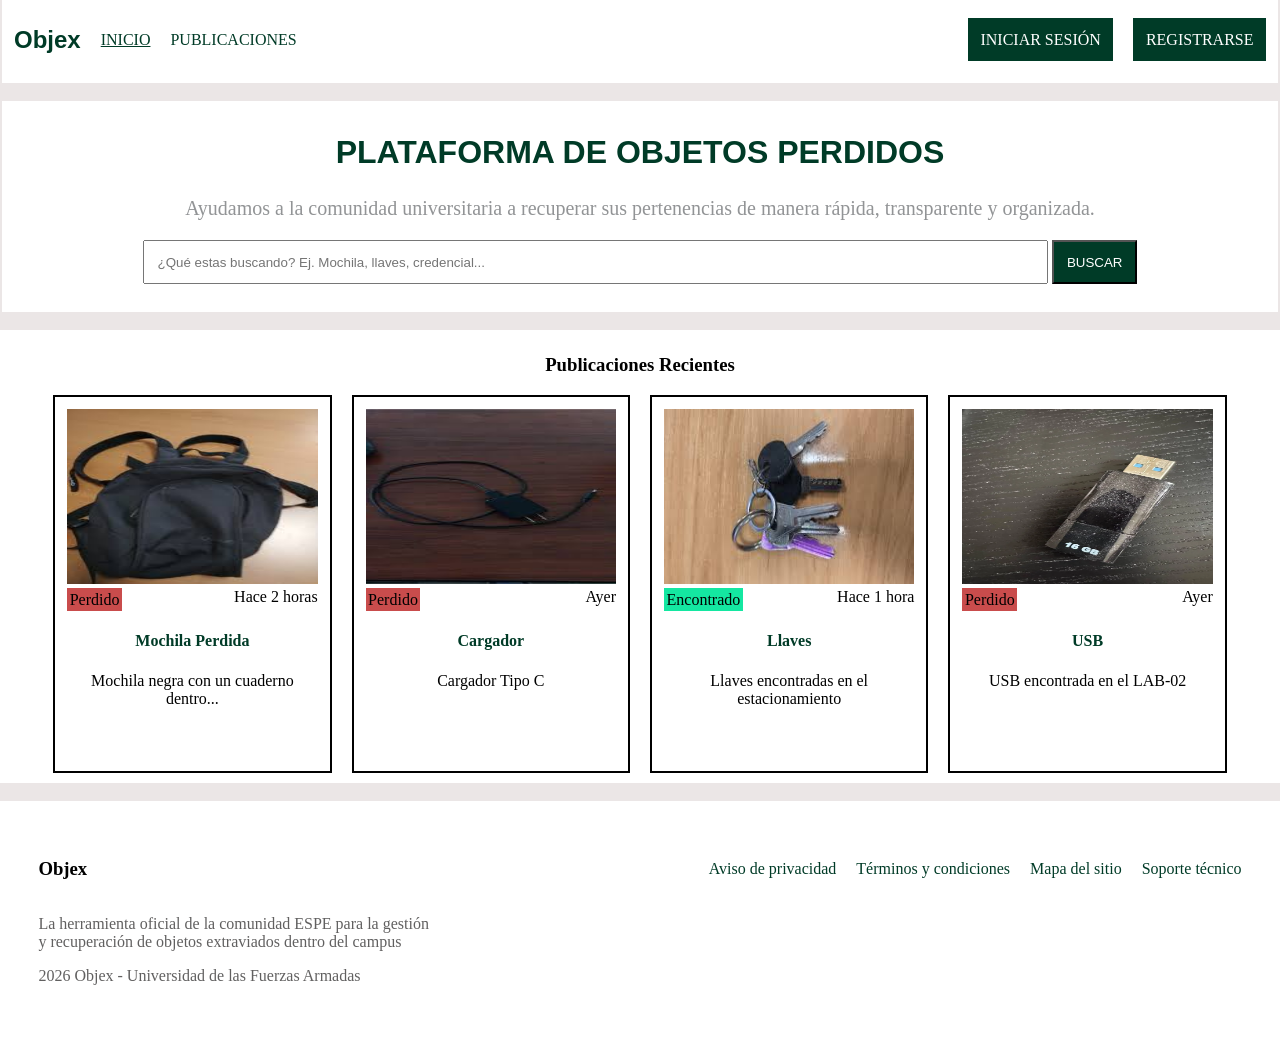
==== index.html @ 029d5329 "Dashboard finalizado" ====
<!DOCTYPE html>
<html lang="es">

<head>
    <meta charset="UTF-8">
    <title>Objex</title>
    <link rel="stylesheet" href="css/styles.css">
</head>

<body>
    <nav>
        <fieldset class="navegacion">
            <h1>Objex</h1>
            <a style="text-decoration:underline;">INICIO</a>
            <a href="pages/publicaciones.html">PUBLICACIONES</a>
            <a class="login" id="iniciar" href="pages/iniciar-sesion.html">INICIAR SESIÓN</a>
            <a id="registrar" href="pages/registrarse.html">REGISTRARSE</a>
        </fieldset>
    </nav>
    <br>
    <main>

        <fieldset class="generico">
            <h2>PLATAFORMA DE OBJETOS PERDIDOS</h2>
            <p style="font-size: 125%; color: rgb(146, 148, 150);">Ayudamos a la comunidad universitaria a recuperar sus
                pertenencias
                de manera rápida, transparente y organizada.
            </p>

            <form method="get">
                <input type="text" id="buscar" name="buscar"
                    placeholder="¿Qué estas buscando? Ej. Mochila, llaves, credencial..."
                    style="padding: 1%; width: 70%;">
                <button type="submit">BUSCAR</button>
            </form>
            <br>

        </fieldset>
    </main>

    <br>

    <section class="recientes">
        <fieldset style="text-align: left;" class="recientes">
            <h3 style="text-align: center;">Publicaciones Recientes</h3>
            <section class="contenedor">
                <section class="card">
                    <img src="src/img/mochila.jpeg" alt="Mochila" width="100%" height="50%">
                    <section class="texto">
                        <label class="perdido">Perdido</label>
                        <label class="fecha">Hace 2 horas</label>
                    </section>
                    <h4>Mochila Perdida</h4>
                    <p class="descripcion">Mochila negra con un cuaderno dentro...</p>
                </section>

                <section class="card">
                    <img src="src/img/cargador.jpeg" alt="Cargador" width="100%" height="50%">
                    <section class="texto">
                        <label class="perdido">Perdido</label>
                        <label class="fecha">Ayer</label>
                    </section>
                    <h4>Cargador</h4>
                    <p class="descripcion">Cargador Tipo C</p>
                </section>

                <section class="card">
                    <img src="src/img/llaves.jpeg" alt="llaves" width="100%" height="50%">
                    <section class="texto">
                        <label class="encontrado">Encontrado</label>
                        <label class="fecha">Hace 1 hora</label>
                    </section>
                    <h4>Llaves</h4>
                    <p class="descripcion">Llaves encontradas en el estacionamiento</p>
                </section>

                <section class="card">
                    <img src="src/img/usb.webp" alt="USB" width="100%" height="50%">
                    <section class="texto">
                        <label class="perdido">Perdido</label>
                        <label class="fecha">Ayer</label>
                    </section>
                    <h4>USB</h4>
                    <p class="descripcion">USB encontrada en el LAB-02</p>
                </section>
            </section>
        </fieldset>
    </section>

    <br>

    <footer>
        <section class="pie">
            <h3 style="display: inline-block;">Objex</h3>
            <a id="aviso">Aviso de privacidad</a>
            <a>Términos y condiciones</a>
            <a>Mapa del sitio</a>
            <a>Soporte técnico</a>
        </section>

        <p style="color: rgb(97, 96, 96);">La herramienta oficial de la comunidad ESPE para la gestión <br>y
            recuperación de objetos extraviados dentro del campus</p>
        <p style="color: rgb(97, 96, 96);">2026 Objex - Universidad de las Fuerzas Armadas</p>
    </footer>
</body>

</html>
---- css/styles.css ----
/* . = clase   # = id */

body{
    background-color: #EBE6E6;
    margin: 0;
}

.navegacion{
    background-color: white;
    border: 0;
    display: flex;
    align-items:center;
    gap: 20px;
}

a{
    text-decoration: none;
    color: #003B27;
}

h1{
    color: #003B27;
    font-family: sans-serif;
    font-size: 150%;
    display: inline-block;
}

h2{
    color: #003B27;
    font-family:sans-serif;
    font-size: 200%;
}

.login{
    margin-left: auto;
}

#iniciar, #registrar{
    background-color: #003B27;
    color: white;
    padding: 1%;
}

.generico{
    text-align: center;
    background-color: white;
    border: 0;
}

button{
    background-color: #003B27;
    color: white;
    padding: 1%;
}

.card{
    background-color: white;
    border: 2px solid black;
    width: 20%;
    
    padding: 12px;
    height: 350px;
    
}

.perdido{
    padding: 1%;
    background-color: rgb(201, 76, 76);
    color: black;
    width: auto;
}

.encontrado{
    padding: 1%;
    background-color: #14e7a1;
    color: black;
    width: auto;
}

.fecha{
    text-align: right;
}

.texto{
    display: flex;
    justify-content: space-between;
}

h4{
    color: #003B27;
    text-align: center;
}

.descripcion{
    text-align: center;
}

.recientes{
    background-color: white;
    border: 0;
}

.contenedor{
    display: flex;
    justify-content: center;
    gap: 20px;
    flex-wrap: wrap;
}

footer{
    background-color: white;
    padding: 3%;
}

.pie{
    display: flex;
    align-items: center;
    gap: 20px;
}

#aviso{
    margin-left: auto;
}
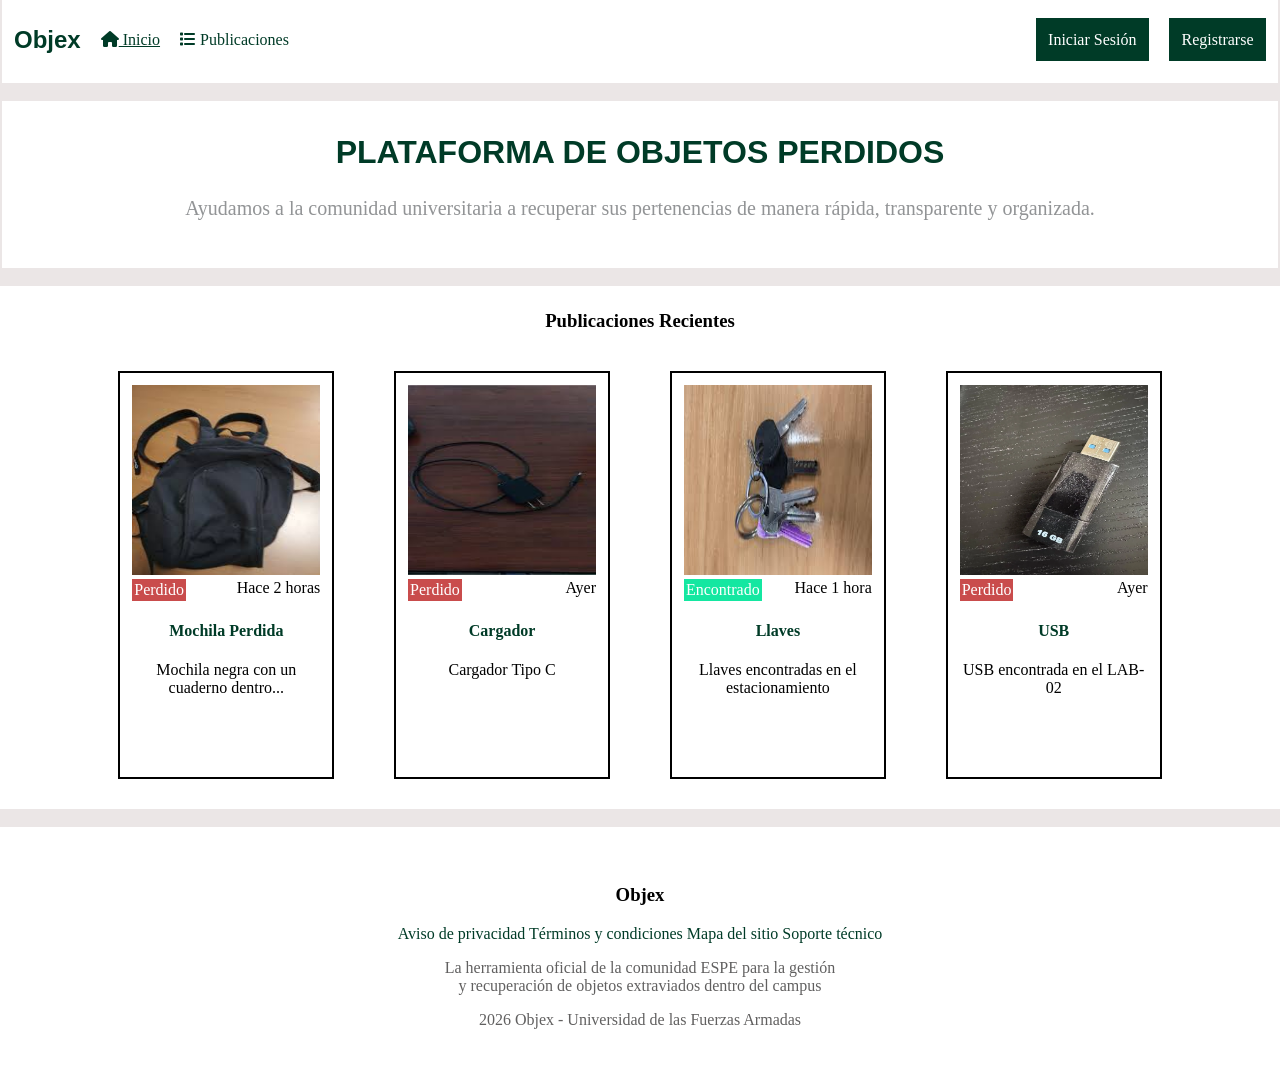
==== commit 9d707cc2: "Icons" ====
--- a/index.html
+++ b/index.html
@@ -5,18 +5,23 @@
     <meta charset="UTF-8">
     <title>Objex</title>
     <link rel="stylesheet" href="css/styles.css">
+    <link rel="icon" href="src/icons/lupa.png" type="image/x-icon"> 
+    <link rel="stylesheet" href="https://cdnjs.cloudflare.com/ajax/libs/font-awesome/6.5.0/css/all.min.css"> 
 </head>
 
 <body>
     <nav>
         <fieldset class="navegacion">
             <h1>Objex</h1>
-            <a style="text-decoration:underline;">INICIO</a>
-            <a href="pages/publicaciones.html">PUBLICACIONES</a>
-            <a class="login" id="iniciar" href="pages/iniciar-sesion.html">INICIAR SESIÓN</a>
-            <a id="registrar" href="pages/registrarse.html">REGISTRARSE</a>
+            
+            <a style="text-decoration:underline;" href="index.html"> <i class="fa-solid fa-house"></i> Inicio</a>
+            
+            <a href="pages/publicaciones/publicaciones.html"> <i class="fa-solid fa-list"></i> Publicaciones</a>
+            <a class="login" id="iniciar" href="pages/login/iniciar-sesion.html">Iniciar Sesión</a>
+            <a id="registrar" href="pages/login/registrarse.html">Registrarse</a>
         </fieldset>
     </nav>
+
     <br>
     <main>
 
@@ -26,13 +31,6 @@
                 pertenencias
                 de manera rápida, transparente y organizada.
             </p>
-
-            <form method="get">
-                <input type="text" id="buscar" name="buscar"
-                    placeholder="¿Qué estas buscando? Ej. Mochila, llaves, credencial..."
-                    style="padding: 1%; width: 70%;">
-                <button type="submit">BUSCAR</button>
-            </form>
             <br>
 
         </fieldset>
@@ -91,7 +89,7 @@
 
     <footer>
         <section class="pie">
-            <h3 style="display: inline-block;">Objex</h3>
+            <h3>Objex</h3>
             <a id="aviso">Aviso de privacidad</a>
             <a>Términos y condiciones</a>
             <a>Mapa del sitio</a>
--- a/css/styles.css
+++ b/css/styles.css
@@ -18,11 +18,18 @@
     color: #003B27;
 }
 
+button:hover{
+    font-size: 15px;
+}
+
+a:hover{
+    font-size: 20px;
+}
+
 h1{
     color: #003B27;
     font-family: sans-serif;
     font-size: 150%;
-    display: inline-block;
 }
 
 h2{
@@ -35,7 +42,11 @@
     margin-left: auto;
 }
 
-#iniciar, #registrar{
+.nombre{
+    margin-left: auto;
+}
+
+#iniciar, #registrar, #cerrar{
     background-color: #003B27;
     color: white;
     padding: 1%;
@@ -56,24 +67,24 @@
 .card{
     background-color: white;
     border: 2px solid black;
-    width: 20%;
-    
+    width: 15%;
+    margin: 20px;
     padding: 12px;
-    height: 350px;
+    height: 380px;
     
 }
 
 .perdido{
     padding: 1%;
     background-color: rgb(201, 76, 76);
-    color: black;
+    color: white;
     width: auto;
 }
 
 .encontrado{
     padding: 1%;
     background-color: #14e7a1;
-    color: black;
+    color: white;
     width: auto;
 }
 
@@ -113,11 +124,61 @@
 }
 
 .pie{
-    display: flex;
+    display: flexbox;
     align-items: center;
-    gap: 20px;
+    gap: 30px;
+    text-align: center;
 }
 
 #aviso{
     margin-left: auto;
+}
+
+#paginas{
+    text-align: center;
+    
+}
+
+#paginas a{
+    padding: 20px;
+}
+
+.contenedor-login{
+    display: flex;
+    justify-content: center;
+}
+
+.card-login{
+    background-color: white;
+    padding: 40px;
+    width: 400px;
+    text-align: center;
+}
+
+.card-login form{
+    display: flex;
+    flex-direction: column;
+    gap: 15px;
+}
+
+.card-login input{
+    padding: 12px;
+    border: 1px solid #ccc;
+}
+
+.card-login button{
+    background-color: #003B27;
+    color: white;
+    padding: 12px;
+}
+
+select{
+    padding: 12px;
+    border: 1px solid #ccc;
+}
+
+footer{
+    text-align: center;
+    display: flexbox;
+
 }
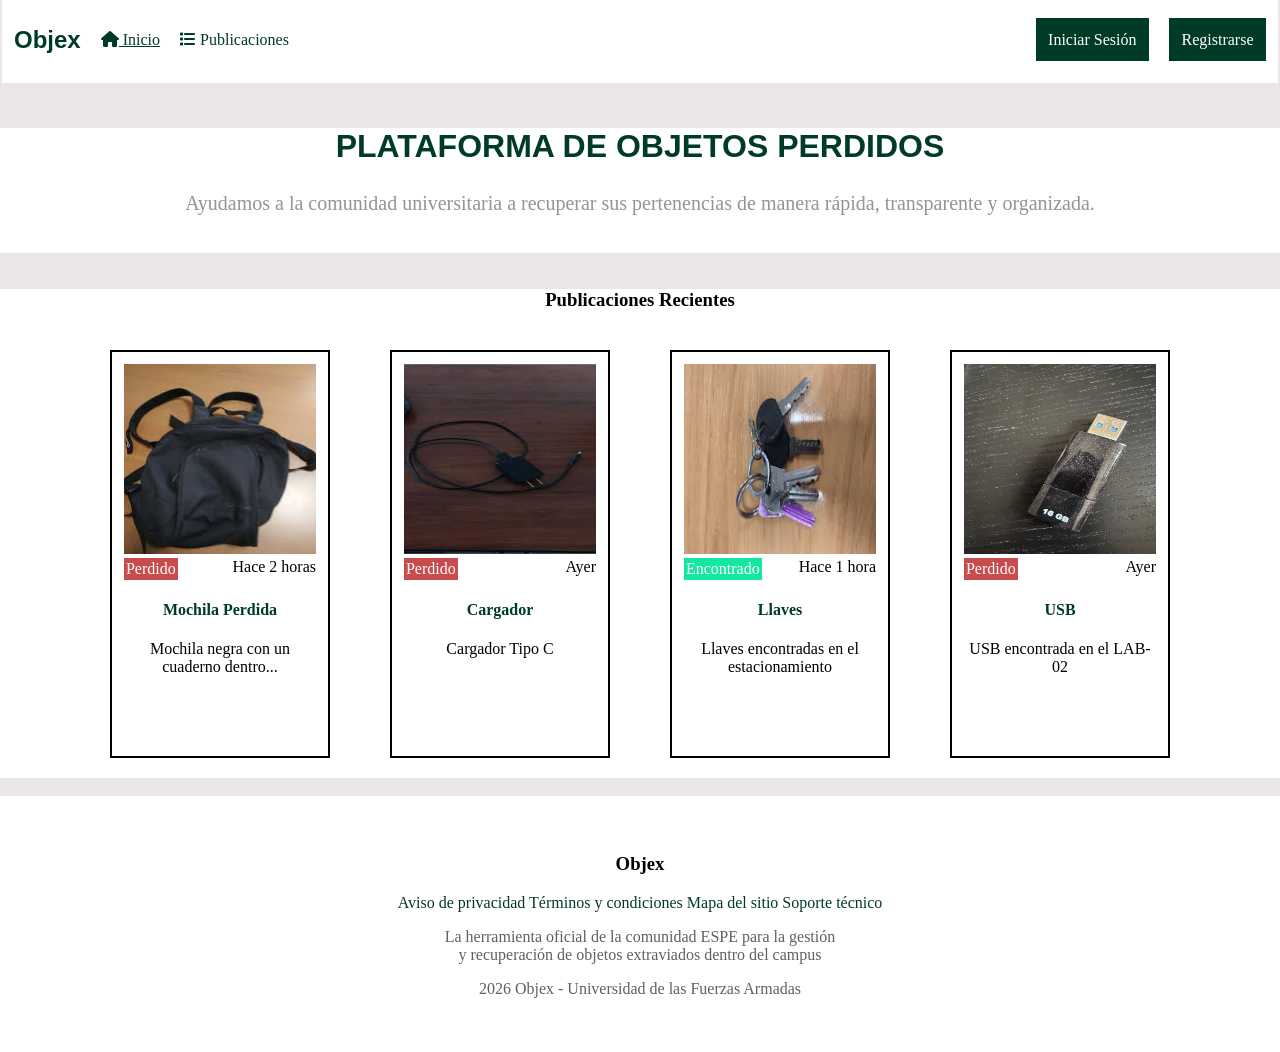
==== commit 333bfe1c: "Código semántico" ====
--- a/index.html
+++ b/index.html
@@ -5,101 +5,175 @@
     <meta charset="UTF-8">
     <title>Objex</title>
     <link rel="stylesheet" href="css/styles.css">
-    <link rel="icon" href="src/icons/lupa.png" type="image/x-icon"> 
-    <link rel="stylesheet" href="https://cdnjs.cloudflare.com/ajax/libs/font-awesome/6.5.0/css/all.min.css"> 
+    <link rel="icon" href="src/icons/lupa.png" type="image/x-icon">
+    <link rel="stylesheet" href="https://cdnjs.cloudflare.com/ajax/libs/font-awesome/6.5.0/css/all.min.css">
 </head>
 
 <body>
-    <nav>
-        <fieldset class="navegacion">
-            <h1>Objex</h1>
-            
-            <a style="text-decoration:underline;" href="index.html"> <i class="fa-solid fa-house"></i> Inicio</a>
-            
-            <a href="pages/publicaciones/publicaciones.html"> <i class="fa-solid fa-list"></i> Publicaciones</a>
-            <a class="login" id="iniciar" href="pages/login/iniciar-sesion.html">Iniciar Sesión</a>
-            <a id="registrar" href="pages/login/registrarse.html">Registrarse</a>
-        </fieldset>
-    </nav>
+    <header>
+        <nav>
+            <fieldset class="navegacion">
+                <h1>Objex</h1>
+
+                <a style="text-decoration: underline;" href="index.html">
+                    <i class="fa-solid fa-house"></i> Inicio
+                </a>
+
+                <a href="pages/publicaciones/publicaciones.html">
+                    <i class="fa-solid fa-list"></i> Publicaciones
+                </a>
+
+                <a class="login" id="iniciar"
+                    href="pages/login/iniciar-sesion.html">
+                    Iniciar Sesión
+                </a>
+
+                <a id="registrar"
+                    href="pages/login/registrarse.html">
+                    Registrarse
+                </a>
+            </fieldset>
+        </nav>
+    </header>
 
     <br>
+
     <main>
+        <section class="generico">
+            <h2>PLATAFORMA DE OBJETOS PERDIDOS</h2>
 
-        <fieldset class="generico">
-            <h2>PLATAFORMA DE OBJETOS PERDIDOS</h2>
-            <p style="font-size: 125%; color: rgb(146, 148, 150);">Ayudamos a la comunidad universitaria a recuperar sus
-                pertenencias
-                de manera rápida, transparente y organizada.
+            <p style="font-size: 125%; color: rgb(146, 148, 150);">
+                Ayudamos a la comunidad universitaria a recuperar sus
+                pertenencias de manera rápida, transparente y organizada.
             </p>
+
             <br>
 
-        </fieldset>
+        </section>
+
+        <br>
+
+        <section class="recientes">
+            <section style="text-align: left;" class="recientes">
+                <h3 style="text-align: center;">
+                    Publicaciones Recientes
+                </h3>
+
+                <section class="contenedor">
+                    <article class="card">
+                        <img src="src/img/mochila.jpeg"
+                            alt="Mochila"
+                            width="100%"
+                            height="50%">
+
+                        <section class="texto">
+                            <label class="perdido">Perdido</label>
+                            <label class="fecha">Hace 2 horas</label>
+                        </section>
+
+                        <h4>Mochila Perdida</h4>
+
+                        <p class="descripcion">
+                            Mochila negra con un cuaderno dentro...
+                        </p>
+
+                    </article>
+
+                    <article class="card">
+
+                        <img src="src/img/cargador.jpeg"
+                            alt="Cargador"
+                            width="100%"
+                            height="50%">
+
+                        <section class="texto">
+                            <label class="perdido">Perdido</label>
+                            <label class="fecha">Ayer</label>
+                        </section>
+
+                        <h4>Cargador</h4>
+
+                        <p class="descripcion">
+                            Cargador Tipo C
+                        </p>
+
+                    </article>
+
+                    <article class="card">
+
+                        <img src="src/img/llaves.jpeg"
+                            alt="Llaves"
+                            width="100%"
+                            height="50%">
+
+                        <section class="texto">
+                            <label class="encontrado">Encontrado</label>
+                            <label class="fecha">Hace 1 hora</label>
+                        </section>
+
+                        <h4>Llaves</h4>
+
+                        <p class="descripcion">
+                            Llaves encontradas en el estacionamiento
+                        </p>
+
+                    </article>
+
+                    <article class="card">
+
+                        <img src="src/img/usb.webp"
+                            alt="USB"
+                            width="100%"
+                            height="50%">
+
+                        <section class="texto">
+                            <label class="perdido">Perdido</label>
+                            <label class="fecha">Ayer</label>
+                        </section>
+
+                        <h4>USB</h4>
+
+                        <p class="descripcion">
+                            USB encontrada en el LAB-02
+                        </p>
+
+                    </article>
+
+                </section>
+
+            </section>
+
+        </section>
+
     </main>
 
     <br>
 
-    <section class="recientes">
-        <fieldset style="text-align: left;" class="recientes">
-            <h3 style="text-align: center;">Publicaciones Recientes</h3>
-            <section class="contenedor">
-                <section class="card">
-                    <img src="src/img/mochila.jpeg" alt="Mochila" width="100%" height="50%">
-                    <section class="texto">
-                        <label class="perdido">Perdido</label>
-                        <label class="fecha">Hace 2 horas</label>
-                    </section>
-                    <h4>Mochila Perdida</h4>
-                    <p class="descripcion">Mochila negra con un cuaderno dentro...</p>
-                </section>
+    <footer>
 
-                <section class="card">
-                    <img src="src/img/cargador.jpeg" alt="Cargador" width="100%" height="50%">
-                    <section class="texto">
-                        <label class="perdido">Perdido</label>
-                        <label class="fecha">Ayer</label>
-                    </section>
-                    <h4>Cargador</h4>
-                    <p class="descripcion">Cargador Tipo C</p>
-                </section>
+        <section class="pie">
 
-                <section class="card">
-                    <img src="src/img/llaves.jpeg" alt="llaves" width="100%" height="50%">
-                    <section class="texto">
-                        <label class="encontrado">Encontrado</label>
-                        <label class="fecha">Hace 1 hora</label>
-                    </section>
-                    <h4>Llaves</h4>
-                    <p class="descripcion">Llaves encontradas en el estacionamiento</p>
-                </section>
+            <h3>Objex</h3>
 
-                <section class="card">
-                    <img src="src/img/usb.webp" alt="USB" width="100%" height="50%">
-                    <section class="texto">
-                        <label class="perdido">Perdido</label>
-                        <label class="fecha">Ayer</label>
-                    </section>
-                    <h4>USB</h4>
-                    <p class="descripcion">USB encontrada en el LAB-02</p>
-                </section>
-            </section>
-        </fieldset>
-    </section>
-
-    <br>
-
-    <footer>
-        <section class="pie">
-            <h3>Objex</h3>
             <a id="aviso">Aviso de privacidad</a>
             <a>Términos y condiciones</a>
             <a>Mapa del sitio</a>
             <a>Soporte técnico</a>
+
         </section>
 
-        <p style="color: rgb(97, 96, 96);">La herramienta oficial de la comunidad ESPE para la gestión <br>y
-            recuperación de objetos extraviados dentro del campus</p>
-        <p style="color: rgb(97, 96, 96);">2026 Objex - Universidad de las Fuerzas Armadas</p>
+        <p style="color: rgb(97, 96, 96);">
+            La herramienta oficial de la comunidad ESPE para la gestión
+            <br>
+            y recuperación de objetos extraviados dentro del campus
+        </p>
+
+        <p style="color: rgb(97, 96, 96);">
+            2026 Objex - Universidad de las Fuerzas Armadas
+        </p>
+
     </footer>
+
 </body>
 
 </html>
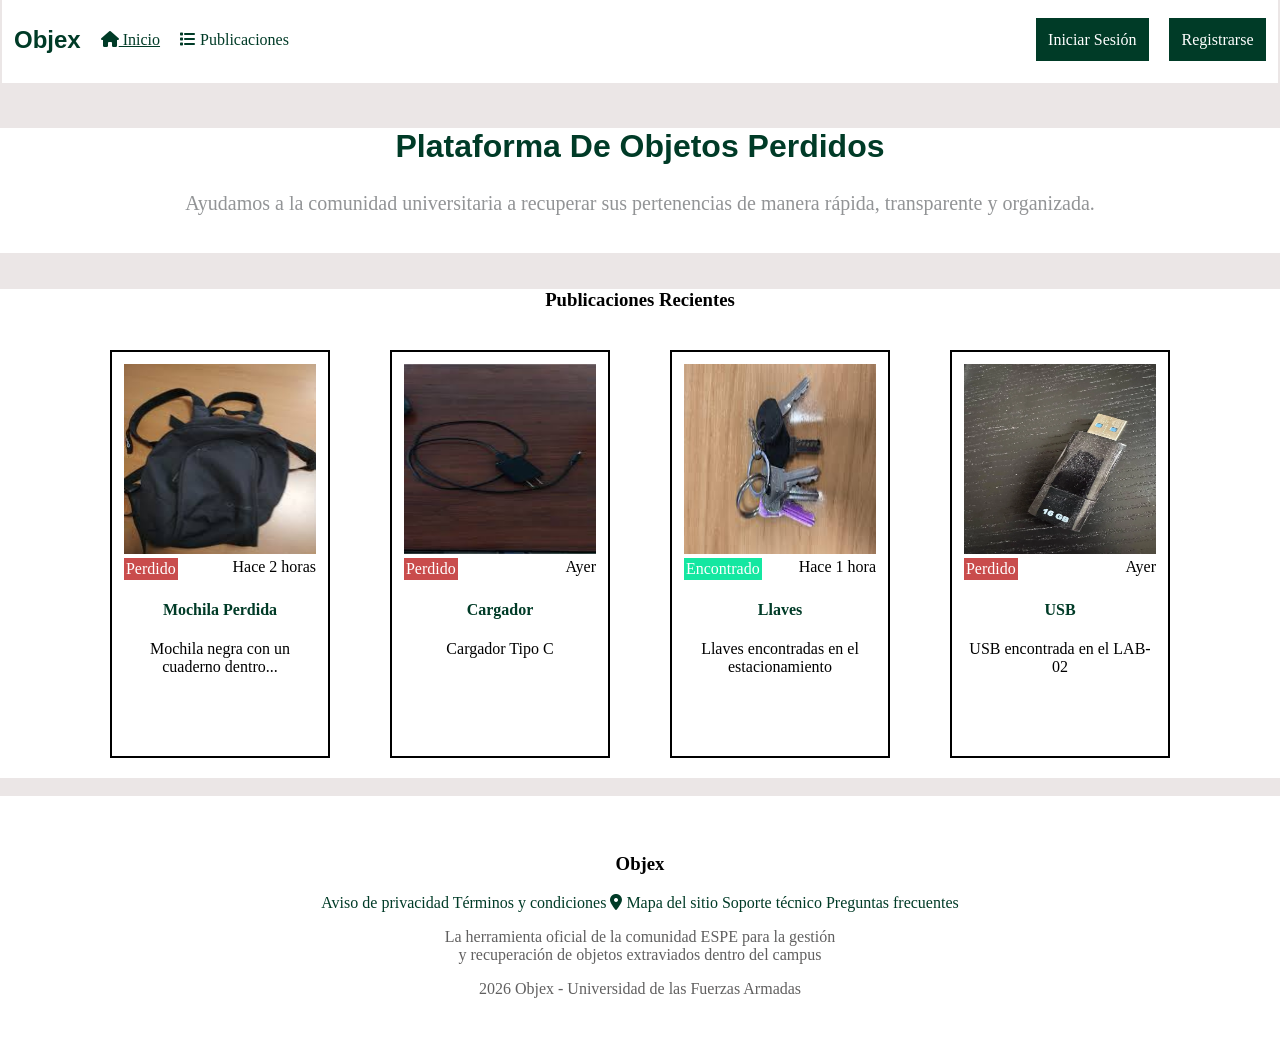
==== commit b677de0c: "meter_progress_preguntas-frecuentes" ====
--- a/index.html
+++ b/index.html
@@ -11,36 +11,30 @@
 
 <body>
     <header>
-        <nav>
+        <nav id="menu">
             <fieldset class="navegacion">
                 <h1>Objex</h1>
 
-                <a style="text-decoration: underline;" href="index.html">
-                    <i class="fa-solid fa-house"></i> Inicio
-                </a>
+                <a style="text-decoration: underline;" href="index.html"><i class="fa-solid fa-house"></i> Inicio</a>
 
-                <a href="pages/publicaciones/publicaciones.html">
-                    <i class="fa-solid fa-list"></i> Publicaciones
-                </a>
+                <a href="pages/publicaciones/publicaciones.html"><i class="fa-solid fa-list"></i> Publicaciones</a>
 
-                <a class="login" id="iniciar"
-                    href="pages/login/iniciar-sesion.html">
-                    Iniciar Sesión
-                </a>
+                <a class="login" id="iniciar" href="pages/login/iniciar-sesion.html"> Iniciar Sesión</a>
 
-                <a id="registrar"
-                    href="pages/login/registrarse.html">
-                    Registrarse
-                </a>
+                <a id="registrar" href="pages/login/registrarse.html"> Registrarse</a>
             </fieldset>
         </nav>
     </header>
+
+    <script>
+        
+    </script>
 
     <br>
 
     <main>
         <section class="generico">
-            <h2>PLATAFORMA DE OBJETOS PERDIDOS</h2>
+            <h2>Plataforma De Objetos Perdidos</h2>
 
             <p style="font-size: 125%; color: rgb(146, 148, 150);">
                 Ayudamos a la comunidad universitaria a recuperar sus
@@ -149,31 +143,20 @@
 
     <br>
 
-    <footer>
-
+     <footer>
         <section class="pie">
-
             <h3>Objex</h3>
-
             <a id="aviso">Aviso de privacidad</a>
             <a>Términos y condiciones</a>
-            <a>Mapa del sitio</a>
+            <a href="https://www.google.com/maps/place/Universidad+de+las+Fuerzas+Armadas+-+ESPE+-+Santo+Domingo/@-0.4127086,-79.3189988,16z/data=!4m10!1m2!2m1!1sUNIVERSIDAD+DE+LAS+FUERZAS+ARMADAS+ESPE!3m6!1s0x91d53237044f39bb:0x24ed753bfe34c98b!8m2!3d-0.4127086!4d-79.3094716![base64]!16s%2Fg%2F11f11shpmz?entry=ttu&g_ep=EgoyMDI2MDUxNy4wIKXMDSoASAFQAw%3D%3D" target="_blank"> <i class="fa-solid fa-location-dot"> </i> Mapa del sitio</a>
             <a>Soporte técnico</a>
-
+            <a href="pages/extras/preguntas-frecuentes.html">Preguntas frecuentes</a>
         </section>
 
-        <p style="color: rgb(97, 96, 96);">
-            La herramienta oficial de la comunidad ESPE para la gestión
-            <br>
-            y recuperación de objetos extraviados dentro del campus
-        </p>
+        <p style="color: rgb(97, 96, 96);">La herramienta oficial de la comunidad ESPE para la gestión<br>y recuperación de objetos extraviados dentro del campus</p>
 
-        <p style="color: rgb(97, 96, 96);">
-            2026 Objex - Universidad de las Fuerzas Armadas
-        </p>
-
+        <p style="color: rgb(97, 96, 96);">2026 Objex - Universidad de las Fuerzas Armadas</p>
     </footer>
-
 </body>
 
 </html>
--- a/css/styles.css
+++ b/css/styles.css
@@ -181,4 +181,8 @@
     text-align: center;
     display: flexbox;
 
+}
+
+details{
+    padding: 1%;
 }
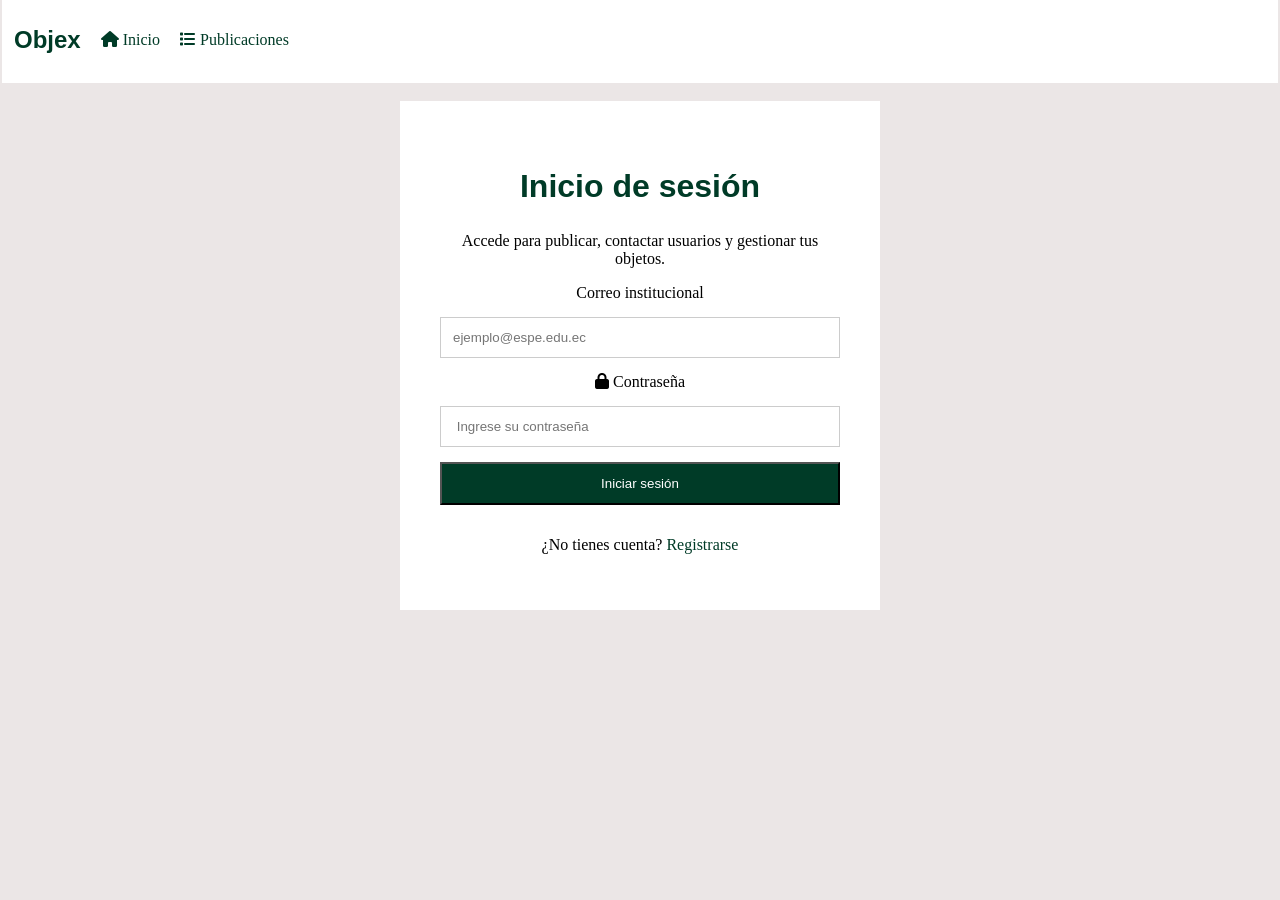
==== commit cb3208af: "Perdon JavaScript" ====
--- a/index.html
+++ b/index.html
@@ -2,161 +2,72 @@
 <html lang="es">
 
 <head>
+
+    <title>Objex - Iniciar Sesión</title>
     <meta charset="UTF-8">
-    <title>Objex</title>
-    <link rel="stylesheet" href="css/styles.css">
-    <link rel="icon" href="src/icons/lupa.png" type="image/x-icon">
-    <link rel="stylesheet" href="https://cdnjs.cloudflare.com/ajax/libs/font-awesome/6.5.0/css/all.min.css">
+
+    <link href="css/styles.css" rel="stylesheet">
+
+    <link rel="icon"
+        href="src/icons/lupa.png"
+        type="image/x-icon">
+
+    <link rel="stylesheet"
+        href="https://cdnjs.cloudflare.com/ajax/libs/font-awesome/6.5.0/css/all.min.css">
+
 </head>
 
 <body>
     <header>
-        <nav id="menu">
+        <nav>
             <fieldset class="navegacion">
+
                 <h1>Objex</h1>
+                <a href="#" style="cursor: default; pointer-events: none;"> <i class="fa-solid fa-house"></i> Inicio</a>
+                <a href="#" style="cursor: default; pointer-events: none;"><i class="fa-solid fa-list"></i> Publicaciones</a>
 
-                <a style="text-decoration: underline;" href="index.html"><i class="fa-solid fa-house"></i> Inicio</a>
-
-                <a href="pages/publicaciones/publicaciones.html"><i class="fa-solid fa-list"></i> Publicaciones</a>
-
-                <a class="login" id="iniciar" href="pages/login/iniciar-sesion.html"> Iniciar Sesión</a>
-
-                <a id="registrar" href="pages/login/registrarse.html"> Registrarse</a>
             </fieldset>
         </nav>
     </header>
 
-    <script>
-        
-    </script>
-
     <br>
 
     <main>
-        <section class="generico">
-            <h2>Plataforma De Objetos Perdidos</h2>
 
-            <p style="font-size: 125%; color: rgb(146, 148, 150);">
-                Ayudamos a la comunidad universitaria a recuperar sus
-                pertenencias de manera rápida, transparente y organizada.
-            </p>
+        <section class="contenedor-login">
+            <section class="card-login">
+                <h2>Inicio de sesión</h2>
+                <p>
+                    Accede para publicar, contactar usuarios
+                    y gestionar tus objetos.
+                </p>
 
-            <br>
+                <form method="post" action="pages/inicio/inicio.html">
 
+                    <label for="correo">Correo institucional</label>
+
+                    <input type="email"
+                        id="correo"
+                        name="correo"
+                        placeholder="ejemplo@espe.edu.ec">
+
+                    <label for="contrasena"> <i class="fa-solid fa-lock"></i>  Contraseña</label>
+
+                    <input type="password" id="contrasena" name="contrasena" placeholder=" Ingrese su contraseña" minlength="8" maxlength="16">
+
+                    <button type="submit">Iniciar sesión</button>
+
+                    <p class="registro-texto">
+                        ¿No tienes cuenta?
+
+                        <a href="pages/login/registrarse.html"> Registrarse</a>
+
+                    </p>
+
+                </form>
+            </section>
         </section>
-
-        <br>
-
-        <section class="recientes">
-            <section style="text-align: left;" class="recientes">
-                <h3 style="text-align: center;">
-                    Publicaciones Recientes
-                </h3>
-
-                <section class="contenedor">
-                    <article class="card">
-                        <img src="src/img/mochila.jpeg"
-                            alt="Mochila"
-                            width="100%"
-                            height="50%">
-
-                        <section class="texto">
-                            <label class="perdido">Perdido</label>
-                            <label class="fecha">Hace 2 horas</label>
-                        </section>
-
-                        <h4>Mochila Perdida</h4>
-
-                        <p class="descripcion">
-                            Mochila negra con un cuaderno dentro...
-                        </p>
-
-                    </article>
-
-                    <article class="card">
-
-                        <img src="src/img/cargador.jpeg"
-                            alt="Cargador"
-                            width="100%"
-                            height="50%">
-
-                        <section class="texto">
-                            <label class="perdido">Perdido</label>
-                            <label class="fecha">Ayer</label>
-                        </section>
-
-                        <h4>Cargador</h4>
-
-                        <p class="descripcion">
-                            Cargador Tipo C
-                        </p>
-
-                    </article>
-
-                    <article class="card">
-
-                        <img src="src/img/llaves.jpeg"
-                            alt="Llaves"
-                            width="100%"
-                            height="50%">
-
-                        <section class="texto">
-                            <label class="encontrado">Encontrado</label>
-                            <label class="fecha">Hace 1 hora</label>
-                        </section>
-
-                        <h4>Llaves</h4>
-
-                        <p class="descripcion">
-                            Llaves encontradas en el estacionamiento
-                        </p>
-
-                    </article>
-
-                    <article class="card">
-
-                        <img src="src/img/usb.webp"
-                            alt="USB"
-                            width="100%"
-                            height="50%">
-
-                        <section class="texto">
-                            <label class="perdido">Perdido</label>
-                            <label class="fecha">Ayer</label>
-                        </section>
-
-                        <h4>USB</h4>
-
-                        <p class="descripcion">
-                            USB encontrada en el LAB-02
-                        </p>
-
-                    </article>
-
-                </section>
-
-            </section>
-
-        </section>
-
     </main>
-
-    <br>
-
-     <footer>
-        <section class="pie">
-            <h3>Objex</h3>
-            <a id="aviso">Aviso de privacidad</a>
-            <a>Términos y condiciones</a>
-            <a href="https://www.google.com/maps/place/Universidad+de+las+Fuerzas+Armadas+-+ESPE+-+Santo+Domingo/@-0.4127086,-79.3189988,16z/data=!4m10!1m2!2m1!1sUNIVERSIDAD+DE+LAS+FUERZAS+ARMADAS+ESPE!3m6!1s0x91d53237044f39bb:0x24ed753bfe34c98b!8m2!3d-0.4127086!4d-79.3094716![base64]!16s%2Fg%2F11f11shpmz?entry=ttu&g_ep=EgoyMDI2MDUxNy4wIKXMDSoASAFQAw%3D%3D" target="_blank"> <i class="fa-solid fa-location-dot"> </i> Mapa del sitio</a>
-            <a>Soporte técnico</a>
-            <a href="pages/extras/preguntas-frecuentes.html">Preguntas frecuentes</a>
-        </section>
-
-        <p style="color: rgb(97, 96, 96);">La herramienta oficial de la comunidad ESPE para la gestión<br>y recuperación de objetos extraviados dentro del campus</p>
-
-        <p style="color: rgb(97, 96, 96);">2026 Objex - Universidad de las Fuerzas Armadas</p>
-    </footer>
 </body>
 
 </html>
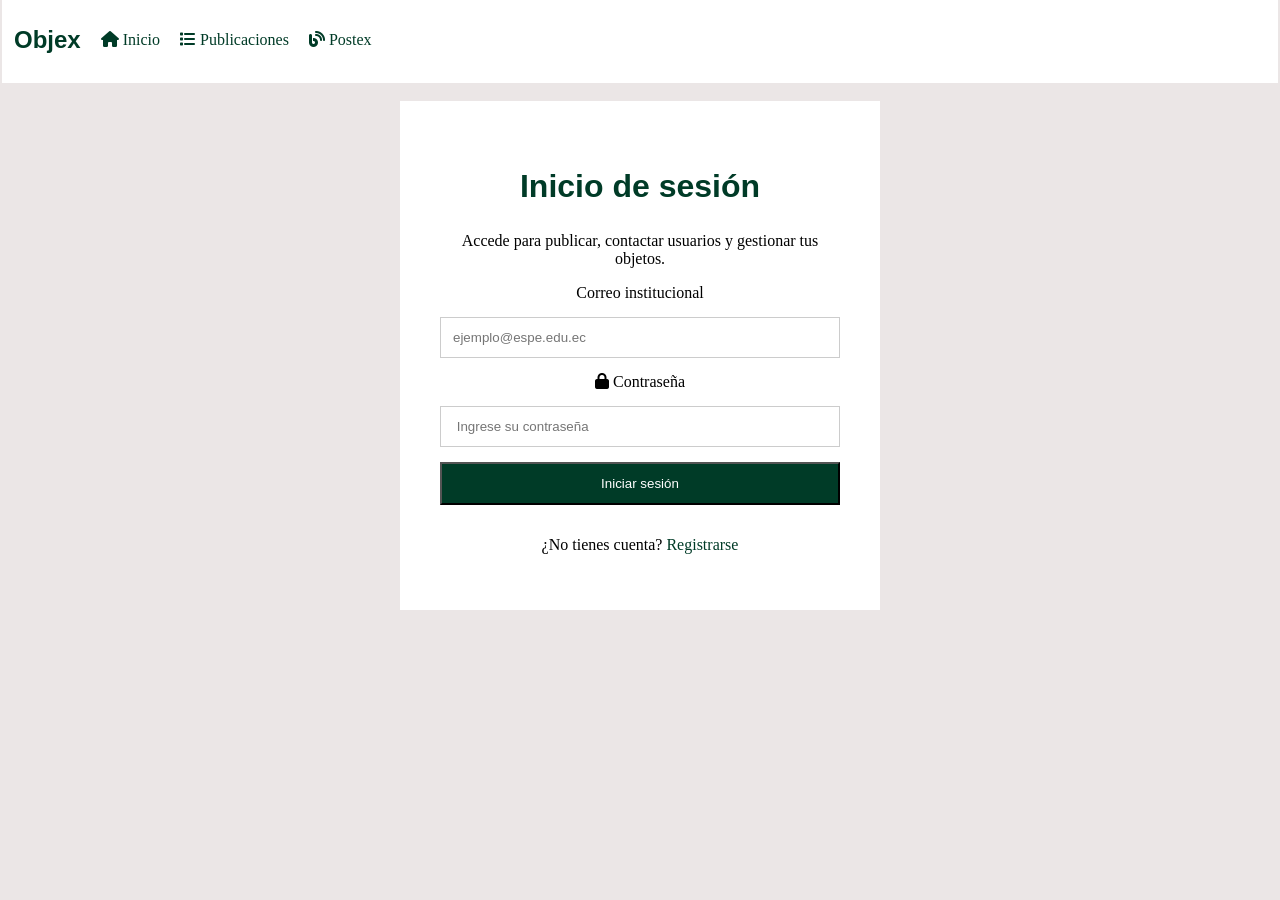
==== commit a495e8fc: "Implementación de Postex" ====
--- a/index.html
+++ b/index.html
@@ -25,7 +25,7 @@
                 <h1>Objex</h1>
                 <a href="#" style="cursor: default; pointer-events: none;"> <i class="fa-solid fa-house"></i> Inicio</a>
                 <a href="#" style="cursor: default; pointer-events: none;"><i class="fa-solid fa-list"></i> Publicaciones</a>
-
+                <a href="#" style="pointer-events: none; cursor: default;"><i class="fa-solid fa-blog"></i> Postex</a>
             </fieldset>
         </nav>
     </header>
@@ -52,10 +52,8 @@
                         placeholder="ejemplo@espe.edu.ec">
 
                     <label for="contrasena"> <i class="fa-solid fa-lock"></i>  Contraseña</label>
-
                     <input type="password" id="contrasena" name="contrasena" placeholder=" Ingrese su contraseña" minlength="8" maxlength="16">
-
-                    <button type="submit">Iniciar sesión</button>
+                    <button type="submit" class="boton-generico">Iniciar sesión</button>
 
                     <p class="registro-texto">
                         ¿No tienes cuenta?
--- a/css/styles.css
+++ b/css/styles.css
@@ -46,7 +46,7 @@
     margin-left: auto;
 }
 
-#iniciar, #registrar, #cerrar{
+.boton-bonito{
     background-color: #003B27;
     color: white;
     padding: 1%;
@@ -56,9 +56,10 @@
     text-align: center;
     background-color: white;
     border: 0;
-}
-
-button{
+    align-items: center;
+}
+
+.boton-generico{
     background-color: #003B27;
     color: white;
     padding: 1%;
@@ -136,7 +137,6 @@
 
 #paginas{
     text-align: center;
-    
 }
 
 #paginas a{
@@ -185,4 +185,21 @@
 
 details{
     padding: 1%;
-}+}
+
+#publicados{
+    padding: 5px;
+    align-items: center;
+}
+
+.eliminar {
+    background-color: rgb(236, 121, 121);
+    color: white;
+}
+
+.editar {
+    background-color: rgb(89, 89, 241);
+    color: white;
+}
+
+
